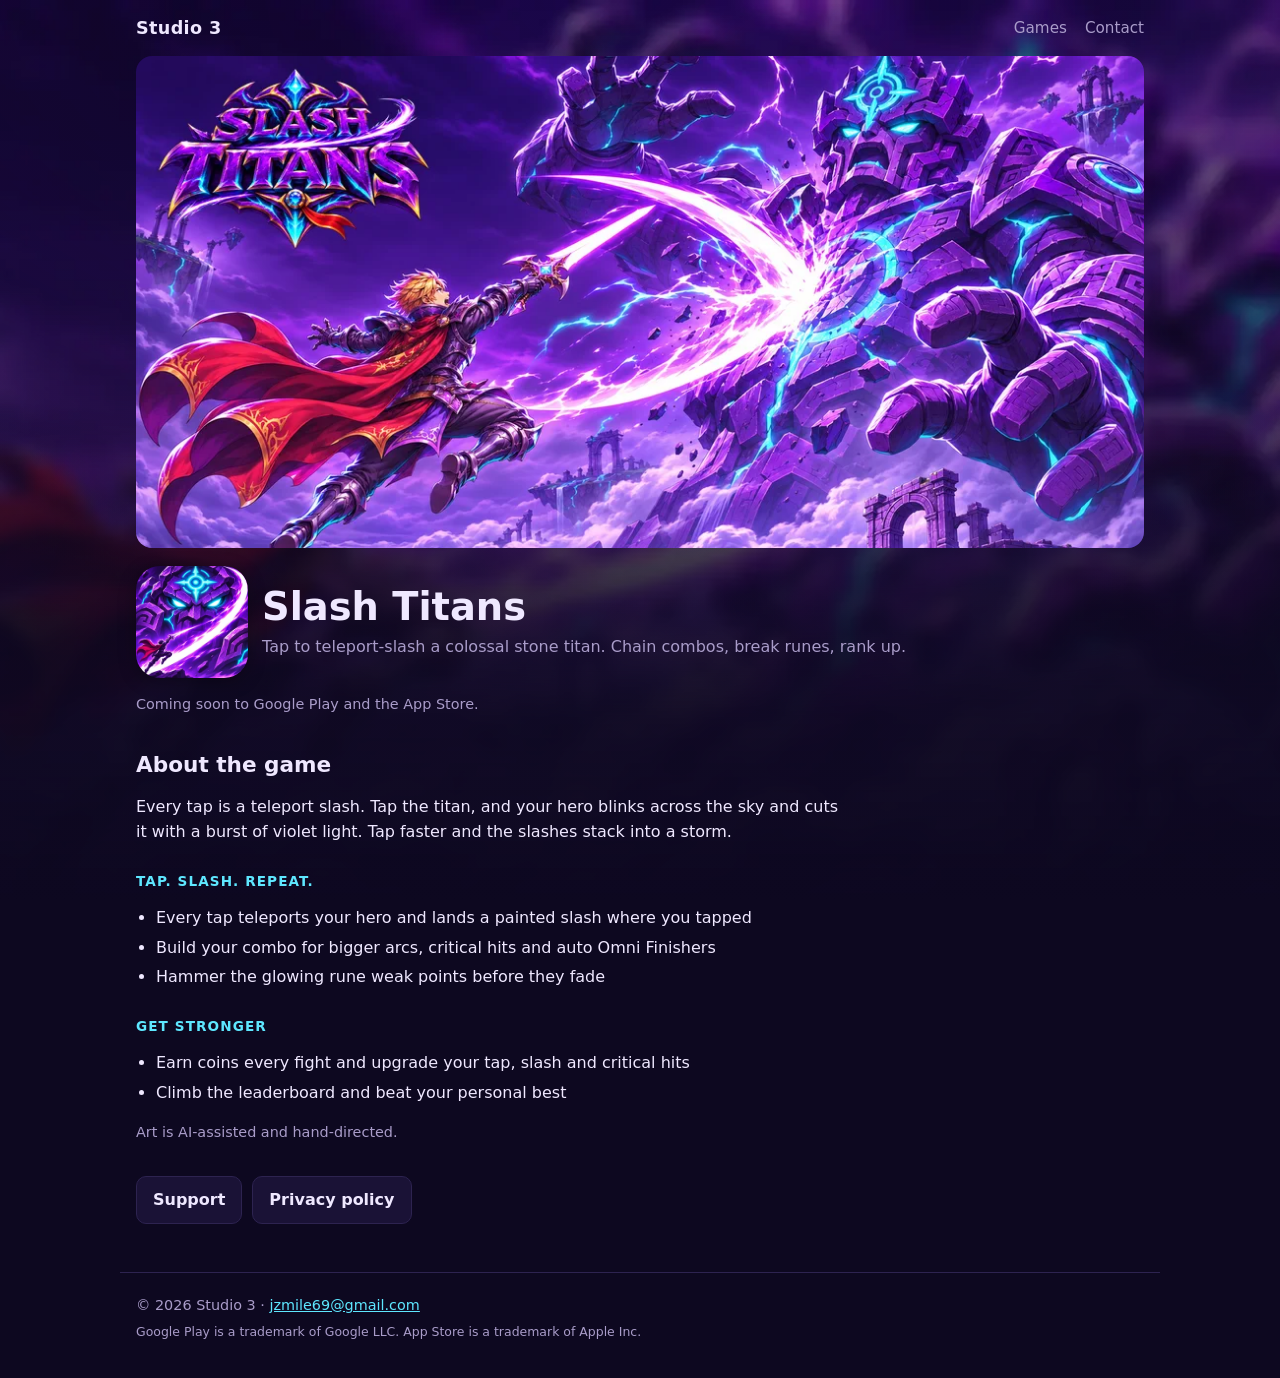
==== slashtitans/index.html @ e6acbe63 "Slash Titans: game page, privacy policy and support page Co-Authored-By: Claude Opus 5.5 <noreply@an" ====
<!doctype html>
<html lang="en">
<head>
<meta charset="utf-8">
<meta name="viewport" content="width=device-width, initial-scale=1">
<title>Slash Titans | Studio 3</title>
<meta name="description" content="Tap to teleport-slash a colossal stone titan. Chain combos, break runes, rank up.">
<meta property="og:title" content="Slash Titans | Studio 3">
<meta property="og:description" content="Tap to teleport-slash a colossal stone titan. Chain combos, break runes, rank up.">
<meta property="og:image" content="../img/slashtitans/feature.jpg">
<link rel="stylesheet" href="../styles.css">
<link rel="icon" href="../favicon.svg" type="image/svg+xml">
<script src="../site.js" defer></script>
</head>
<body class="t-slashtitans" style="--page-art:url('../img/slashtitans/bg.webp')">
<header class="site-head"><a class="brand" href="../">Studio&nbsp;3</a>
<nav><a href="../#games">Games</a><a href="../#contact">Contact</a></nav></header>
<main class="game">
<section class="hero">
<img src="../img/slashtitans/feature.webp" alt="Slash Titans: a caped swordsman slashes a giant stone titan" width="1024" height="500" style="width:100%;height:auto;border-radius:16px">
<div class="hero-text">
<div class="title-row">
<img class="icon" src="../img/slashtitans/icon.webp" alt="" width="112" height="112">
<div><h1>Slash Titans</h1><p class="tagline">Tap to teleport-slash a colossal stone titan. Chain combos, break runes, rank up.</p></div>
</div>
<p class="meta">Coming soon to Google Play and the App Store.</p>
</div>
</section>
<section class="about"><h2>About the game</h2>
<p>Every tap is a teleport slash. Tap the titan, and your hero blinks across the sky and cuts it with a burst of violet light. Tap faster and the slashes stack into a storm.</p>
<h3 class="caps">TAP. SLASH. REPEAT.</h3>
<ul><li>Every tap teleports your hero and lands a painted slash where you tapped</li><li>Build your combo for bigger arcs, critical hits and auto Omni Finishers</li><li>Hammer the glowing rune weak points before they fade</li></ul>
<h3 class="caps">GET STRONGER</h3>
<ul><li>Earn coins every fight and upgrade your tap, slash and critical hits</li><li>Climb the leaderboard and beat your personal best</li></ul>
<p class="meta">Art is AI-assisted and hand-directed.</p>
</section>
<section class="links"><a href="support/">Support</a><a href="privacy/">Privacy policy</a></section>
</main>
<footer class="site-foot"><p>© 2026 Studio 3 · <a href="mailto:jzmile69@gmail.com">jzmile69@gmail.com</a></p>
<p class="small">Google Play is a trademark of Google LLC. App Store is a trademark of Apple Inc.</p></footer>
</body>
</html>
---- styles.css ----
/* Studio 3: one stylesheet, a theme per game (body.t-<slug>). Mobile first. Videos: see site.js. */
:root { color-scheme: dark; }
.t-studio          { --bg:#0e1014; --surface:#181b22; --fg:#f2f3f5; --muted:#a3a9b6; --accent:#7cc4ff; --accent-ink:#06121f; --line:#2a2f3a; }
.t-voidrunner     { --bg:#060a17; --surface:#0f1730; --fg:#e8f3ff; --muted:#93a6c4; --accent:#3fd0ff; --accent-ink:#021320; --line:#1e2b4d; }
.t-nextruler  { --bg:#1d1408; --surface:#2b1f0f; --fg:#fff6e3; --muted:#d3bf96; --accent:#ffc21a; --accent-ink:#2a1a00; --line:#4a3618; }
.t-runebound{ --bg:#140a1d; --surface:#21112e; --fg:#fbeeff; --muted:#c3a6d3; --accent:#ff58c0; --accent-ink:#2a0420; --line:#3b1f4f; }
.t-grantoretto  { --bg:#0a0716; --surface:#171030; --fg:#f3efff; --muted:#a9a0c8; --accent:#ff3d8b; --accent-ink:#2a0414; --line:#2c2250; }
.t-stormace       { --bg:#0b1118; --surface:#16202b; --fg:#e9eef3; --muted:#9aa8b8; --accent:#f2a93b; --accent-ink:#1d1200; --line:#273445; }
.t-100000cats     { --bg:#fff8ec; --surface:#ffffff; --fg:#3b2c35; --muted:#7a6670; --accent:#d9792a; --accent-ink:#ffffff; --line:#f0e1c9; color-scheme: light; }

*, *::before, *::after { box-sizing: border-box; }
html { -webkit-text-size-adjust: 100%; }
body { margin: 0; background: var(--bg); color: var(--fg);
  font: 16px/1.6 system-ui, -apple-system, "Segoe UI", Roboto, sans-serif; }
/* Backdrop: the game's own art, pre-blurred (img/<slug>/bg.webp), softly faded into the page colour. Fixed, so it stays put while scrolling. */
body::before { content: ""; position: fixed; inset: 0; z-index: -2; background: var(--page-art, none) center top / cover no-repeat; opacity: 1; }
body::after { content: ""; position: fixed; inset: 0; z-index: -1; pointer-events: none;
  background: radial-gradient(110% 80% at 50% 0%, transparent 0%, color-mix(in srgb, var(--bg) 45%, transparent) 75%, color-mix(in srgb, var(--bg) 85%, transparent) 100%),
              linear-gradient(to bottom, transparent 45%, var(--bg) 100%); }
.t-100000cats::before { opacity: .55; }
img { max-width: 100%; height: auto; display: block; }
a { color: var(--accent); }
h1, h2, h3 { line-height: 1.2; text-wrap: balance; }
h2 { font-size: 1.35rem; margin: 2.25rem 0 .75rem; }
h3 { font-size: 1.05rem; margin: 1.5rem 0 .4rem; }
.small, .meta { color: var(--muted); font-size: .9rem; }

.site-head, main, .site-foot { max-width: 1040px; margin: 0 auto; padding: 0 16px; }
.site-head { display: flex; align-items: center; justify-content: space-between; height: 56px; }
.brand { color: var(--fg); font-weight: 800; letter-spacing: .02em; text-decoration: none; font-size: 1.1rem; }
.site-head nav a { color: var(--muted); text-decoration: none; margin-left: 18px; font-size: .95rem; }
.site-head nav a:hover { color: var(--fg); }
.site-foot { border-top: 1px solid var(--line); margin-top: 3rem; padding-top: 1rem; padding-bottom: 2rem; color: var(--muted); font-size: .9rem; }
.site-foot p { margin: .3rem 0; }
.site-foot .small { font-size: .78rem; }

/* Gameplay video (game pages and the home showreel). The play button becomes a small pause button while playing. */
.gv, .reel-stage { position: relative; background: #000; overflow: hidden; }
.gv-video { display: block; width: 100%; height: auto; background: #000; }
.gv-play { position: absolute; left: 50%; top: 50%; transform: translate(-50%, -50%); width: 84px; height: 84px;
  display: grid; place-items: center; padding: 0 0 0 4px; border-radius: 50%; border: 2px solid rgb(255 255 255 / .85);
  background: rgb(0 0 0 / .5); color: #fff; cursor: pointer; -webkit-backdrop-filter: blur(4px); backdrop-filter: blur(4px);
  box-shadow: 0 6px 24px rgb(0 0 0 / .4); transition: background .15s ease; }
.gv-play:hover { background: rgb(0 0 0 / .7); }
.gv-play:focus-visible, .reel-thumb:focus-visible, .reel-cap:focus-visible { outline: 3px solid var(--accent); outline-offset: 3px; }
.playing > .gv-play { left: auto; top: auto; right: 12px; bottom: 12px; transform: none; width: 44px; height: 44px; padding: 0;
  border-width: 1.5px; opacity: .75; }
.playing > .gv-play:hover, .playing > .gv-play:focus-visible { opacity: 1; }

/* Home: the showreel is the first thing on the page */
.reel { margin: 0 -16px; }
.reel-stage { width: 100%; aspect-ratio: 9 / 16; max-height: calc(100svh - 150px); min-height: 380px; }
.reel-stage::before { content: ""; position: absolute; inset: -20px; background: var(--poster) center / cover;
  filter: blur(18px) brightness(.55); }
.reel-stage .gv-video { position: absolute; inset: 0; height: 100%; object-fit: contain; background: transparent; }
.reel-cap { position: absolute; left: 12px; bottom: 12px; max-width: calc(100% - 84px); display: flex; gap: 10px; align-items: center;
  padding: 8px 14px 8px 8px; border-radius: 12px; background: rgb(0 0 0 / .6); color: #fff; text-decoration: none;
  -webkit-backdrop-filter: blur(4px); backdrop-filter: blur(4px); }
.reel-cap img { width: 40px; height: 40px; border-radius: 10px; flex: none; }
.reel-cap b { display: block; font-size: .95rem; line-height: 1.2; }
.reel-cap small { color: #ffd27a; font-weight: 600; font-size: .8rem; }
.reel-cap small::after { content: " →"; }
.reel-side { padding: 14px 16px 0; }
.reel-side h1 { font-size: clamp(2rem, 8vw, 3.2rem); margin: .4rem 0 .4rem; letter-spacing: -.02em; }
.lead { font-size: 1.2rem; margin: 0 0 .5rem; }
.intro-sub { color: var(--muted); margin: 0 0 1rem; }
.reel-thumbs { list-style: none; margin: 0 -16px; padding: 2px 16px 6px; display: flex; gap: 8px; overflow-x: auto; scrollbar-width: none; }
.reel-thumb { display: flex; flex-direction: column; align-items: center; gap: 6px; min-width: 82px; padding: 8px 6px;
  border-radius: 14px; border: 1.5px solid var(--line); background: var(--surface); color: var(--fg); font: inherit;
  font-size: .78rem; font-weight: 600; line-height: 1.15; cursor: pointer; }
.reel-thumb img { width: 48px; height: 48px; border-radius: 11px; }
.reel-thumb[aria-pressed="true"] { border-color: var(--accent); box-shadow: 0 0 0 1px var(--accent); }
.cards { list-style: none; padding: 0; margin: 0; display: grid; gap: 16px; }
.card a { display: block; height: 100%; background: var(--surface); color: var(--fg); border: 1px solid var(--line);
  border-radius: 16px; overflow: hidden; text-decoration: none; transition: transform .15s ease, border-color .15s ease; }
.card a:hover { transform: translateY(-2px); border-color: var(--accent); }
.card-media { display: block; position: relative; aspect-ratio: 4 / 3; overflow: hidden; background: #000; }
.card-art, .card-preview { position: absolute; inset: 0; width: 100%; height: 100%; object-fit: cover; }
.tag { display: inline-block; margin-top: .4rem !important; padding: 2px 10px; border-radius: 99px; border: 1px dashed var(--muted);
  font-size: .8rem !important; }
.card-body { display: flex; gap: 14px; padding: 14px 16px 18px; align-items: flex-start; }
.card-icon { width: 56px; height: 56px; border-radius: 13px; flex: none; }
.card h3 { margin: 0 0 .25rem; color: var(--accent); }
.card p { margin: 0; color: var(--muted); font-size: .95rem; }
.contact p { margin: .25rem 0; }

/* Game page: the gameplay video comes first, full width on phones */
.hero .gv { margin: 0 -16px; }
.hero.portrait .gv-video { aspect-ratio: 9 / 16; max-height: calc(100svh - 120px); min-height: 380px; object-fit: contain; }
.hero.landscape .gv-video { aspect-ratio: 16 / 9; }
.title-row { display: flex; gap: 14px; align-items: center; margin: 18px 0 14px; }
.title-row .icon { width: 80px; height: 80px; border-radius: 18px; flex: none; box-shadow: 0 4px 18px rgb(0 0 0 / .3); }
.title-row h1 { font-size: clamp(1.5rem, 6vw, 2.4rem); margin: 0 0 .25rem; }
.tagline { margin: 0; color: var(--muted); }
.stores { display: flex; flex-wrap: wrap; gap: 10px; }
.btn-play, .soon { display: inline-flex; align-items: center; gap: 10px; min-height: 52px; padding: 6px 18px 6px 14px;
  border-radius: 12px; font-weight: 700; font-size: 1.1rem; line-height: 1.1; text-decoration: none; }
.btn-play { background: var(--accent); color: var(--accent-ink); }
.btn-play:hover { filter: brightness(1.08); }
.soon { border: 1.5px dashed var(--muted); color: var(--muted); padding-left: 18px; }
.btn-play small, .soon small { display: block; font-size: .7rem; font-weight: 600; text-transform: uppercase; letter-spacing: .06em; opacity: .85; }

.shots { list-style: none; margin: 0 -16px; padding: 4px 16px 12px; display: flex; gap: 12px; overflow-x: auto;
  scroll-snap-type: x mandatory; scrollbar-width: thin; }
.shots li { flex: none; scroll-snap-align: start; }
.shots img { border-radius: 12px; border: 1px solid var(--line); background: var(--surface); }
.shots.portrait img { width: 46vw; max-width: 240px; aspect-ratio: 9 / 16; object-fit: cover; }
.shots.landscape img { width: 82vw; max-width: 460px; aspect-ratio: 16 / 9; object-fit: cover; }

.about { max-width: 70ch; }
.about ul, .doc ul { padding-left: 1.25rem; }
.about li, .doc li { margin: .25rem 0; }
.links { display: flex; flex-wrap: wrap; gap: 10px; margin-top: 2rem; }
.links a { padding: 10px 16px; border: 1px solid var(--line); border-radius: 10px; background: var(--surface);
  color: var(--fg); text-decoration: none; font-weight: 600; }
.links a:hover { border-color: var(--accent); }

/* Privacy / support */
.doc { max-width: 720px; }
.doc h1 { font-size: clamp(1.6rem, 6vw, 2.2rem); margin: .5rem 0 .25rem; }
.doc h2 { color: var(--accent); font-size: 1.15rem; margin-top: 2rem; }
.doc p { margin: 0 0 .8rem; }
.sub-head { display: flex; gap: 12px; align-items: center; margin-top: 8px; }
.sub-head img { width: 48px; height: 48px; border-radius: 11px; }
.sub-head p { margin: 0; line-height: 1.3; }
.sub-head p a { color: var(--fg); font-weight: 700; text-decoration: none; }
.sub-head span { color: var(--muted); font-size: .9rem; }
.btn-mail { display: inline-block; padding: 12px 18px; border-radius: 12px; background: var(--accent);
  color: var(--accent-ink); font-weight: 700; text-decoration: none; overflow-wrap: anywhere; }

@media (min-width: 720px) {
  .reel { margin: 8px 0 0; display: grid; grid-template-columns: minmax(0, 420px) 1fr; gap: 40px; align-items: center; }
  .reel-stage { border-radius: 20px; max-height: calc(100vh - 90px); min-height: 0; }
  .reel-side { padding: 0; }
  .reel-thumbs { margin: 0; padding: 4px 0 8px; flex-wrap: wrap; }
  .hero .gv { margin: 4px 0 0; border-radius: 20px; }
  .hero.portrait { display: grid; grid-template-columns: minmax(0, 400px) 1fr; gap: 40px; align-items: center; }
  .hero.portrait .gv-video { max-height: calc(100vh - 90px); min-height: 0; }
  .cards { grid-template-columns: 1fr 1fr; gap: 22px; }
  .title-row .icon { width: 112px; height: 112px; border-radius: 24px; }
  .shots { margin: 0; padding-left: 0; padding-right: 0; }
  .shots.portrait img { width: 220px; }
}
@media (min-width: 1000px) { .cards { grid-template-columns: repeat(3, 1fr); } }
@media (prefers-reduced-motion: reduce) { .card a, .gv-play { transition: none; } }
.about h3.caps { font-size: .85rem; letter-spacing: .08em; color: var(--accent); margin-top: 1.75rem; }
.t-slashtitans    { --bg:#0d0820; --surface:#1a1236; --fg:#efe8ff; --muted:#a99cc9; --accent:#5ee7ff; --accent-ink:#04141a; --line:#2d2350; }
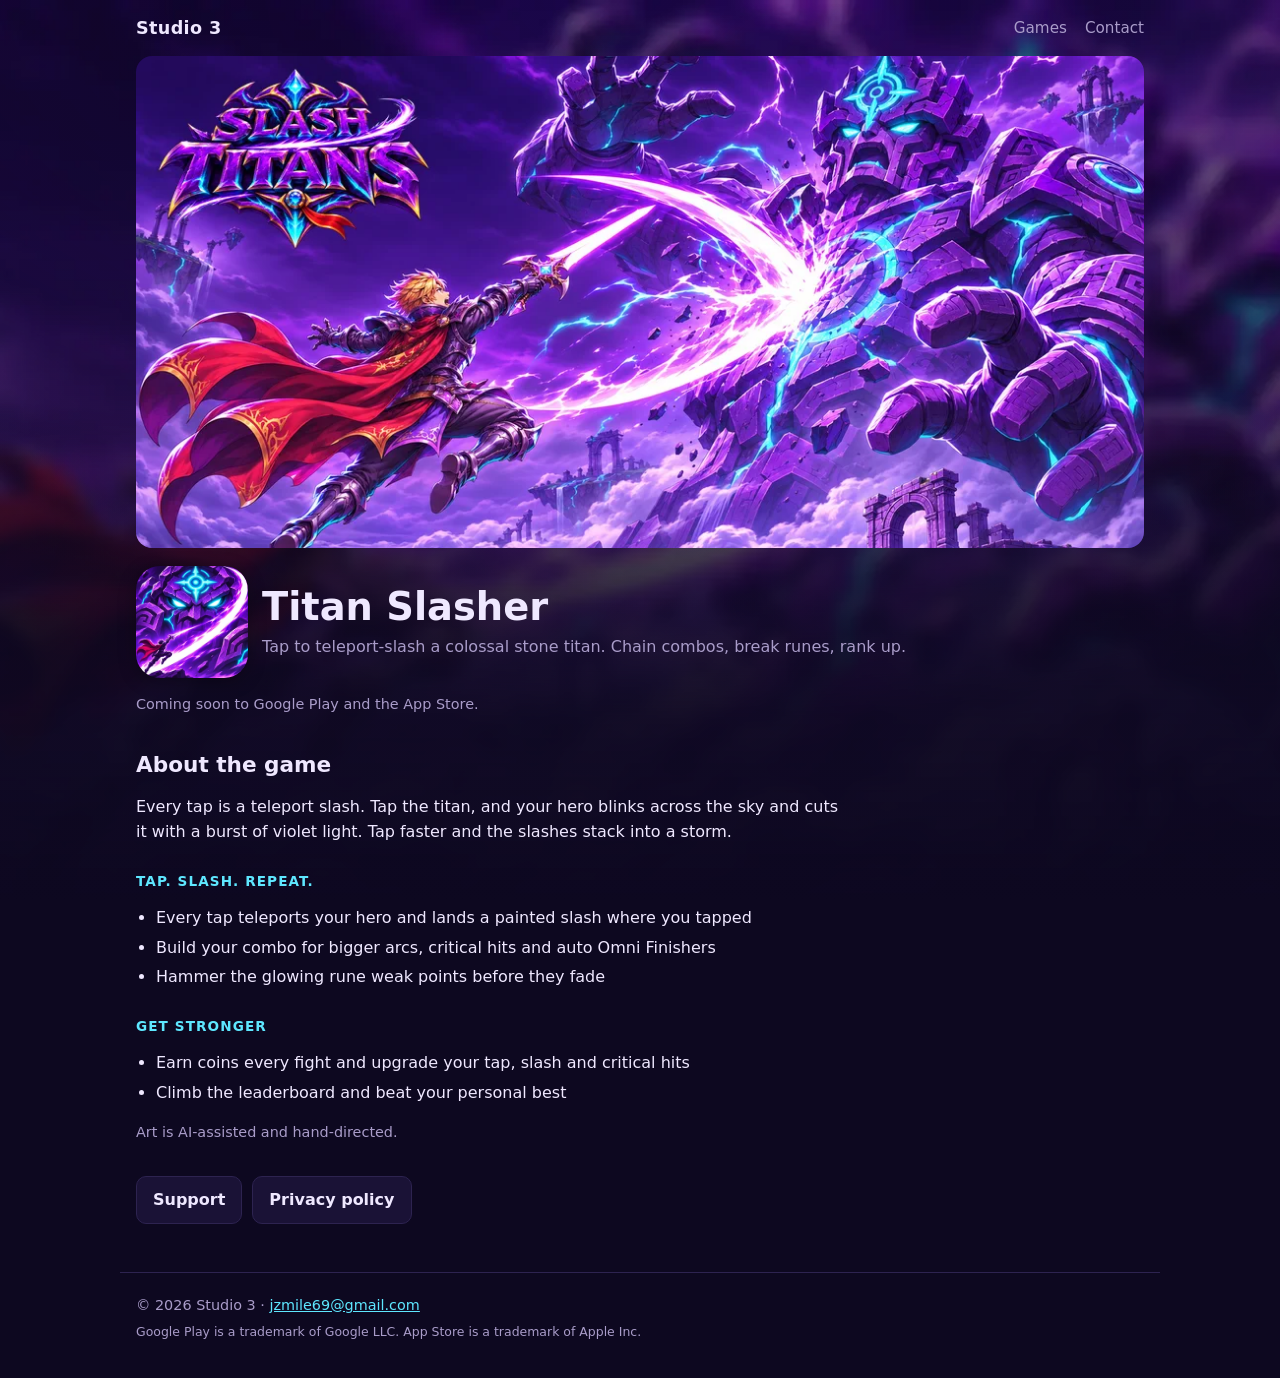
==== commit 49cf3920: "Slash Titans renamed to Titan Slasher: pages move to /titanslasher/, old /slashtitans/ URLs redirect" ====
--- a/slashtitans/index.html
+++ b/slashtitans/index.html
@@ -2,41 +2,14 @@
 <html lang="en">
 <head>
 <meta charset="utf-8">
-<meta name="viewport" content="width=device-width, initial-scale=1">
-<title>Slash Titans | Studio 3</title>
-<meta name="description" content="Tap to teleport-slash a colossal stone titan. Chain combos, break runes, rank up.">
-<meta property="og:title" content="Slash Titans | Studio 3">
-<meta property="og:description" content="Tap to teleport-slash a colossal stone titan. Chain combos, break runes, rank up.">
-<meta property="og:image" content="../img/slashtitans/feature.jpg">
-<link rel="stylesheet" href="../styles.css">
-<link rel="icon" href="../favicon.svg" type="image/svg+xml">
-<script src="../site.js" defer></script>
+<title>Titan Slasher (moved)</title>
+<meta name="robots" content="noindex">
+<link rel="canonical" href="https://jortiga.github.io/titanslasher/">
+<meta http-equiv="refresh" content="0; url=https://jortiga.github.io/titanslasher/">
+<script>location.replace("https://jortiga.github.io/titanslasher/" + location.search + location.hash);</script>
 </head>
-<body class="t-slashtitans" style="--page-art:url('../img/slashtitans/bg.webp')">
-<header class="site-head"><a class="brand" href="../">Studio&nbsp;3</a>
-<nav><a href="../#games">Games</a><a href="../#contact">Contact</a></nav></header>
-<main class="game">
-<section class="hero">
-<img src="../img/slashtitans/feature.webp" alt="Slash Titans: a caped swordsman slashes a giant stone titan" width="1024" height="500" style="width:100%;height:auto;border-radius:16px">
-<div class="hero-text">
-<div class="title-row">
-<img class="icon" src="../img/slashtitans/icon.webp" alt="" width="112" height="112">
-<div><h1>Slash Titans</h1><p class="tagline">Tap to teleport-slash a colossal stone titan. Chain combos, break runes, rank up.</p></div>
-</div>
-<p class="meta">Coming soon to Google Play and the App Store.</p>
-</div>
-</section>
-<section class="about"><h2>About the game</h2>
-<p>Every tap is a teleport slash. Tap the titan, and your hero blinks across the sky and cuts it with a burst of violet light. Tap faster and the slashes stack into a storm.</p>
-<h3 class="caps">TAP. SLASH. REPEAT.</h3>
-<ul><li>Every tap teleports your hero and lands a painted slash where you tapped</li><li>Build your combo for bigger arcs, critical hits and auto Omni Finishers</li><li>Hammer the glowing rune weak points before they fade</li></ul>
-<h3 class="caps">GET STRONGER</h3>
-<ul><li>Earn coins every fight and upgrade your tap, slash and critical hits</li><li>Climb the leaderboard and beat your personal best</li></ul>
-<p class="meta">Art is AI-assisted and hand-directed.</p>
-</section>
-<section class="links"><a href="support/">Support</a><a href="privacy/">Privacy policy</a></section>
-</main>
-<footer class="site-foot"><p>© 2026 Studio 3 · <a href="mailto:jzmile69@gmail.com">jzmile69@gmail.com</a></p>
-<p class="small">Google Play is a trademark of Google LLC. App Store is a trademark of Apple Inc.</p></footer>
+<body>
+<p>Slash Titans is now <strong>Titan Slasher</strong>. This page moved to
+<a href="https://jortiga.github.io/titanslasher/">https://jortiga.github.io/titanslasher/</a>.</p>
 </body>
 </html>
